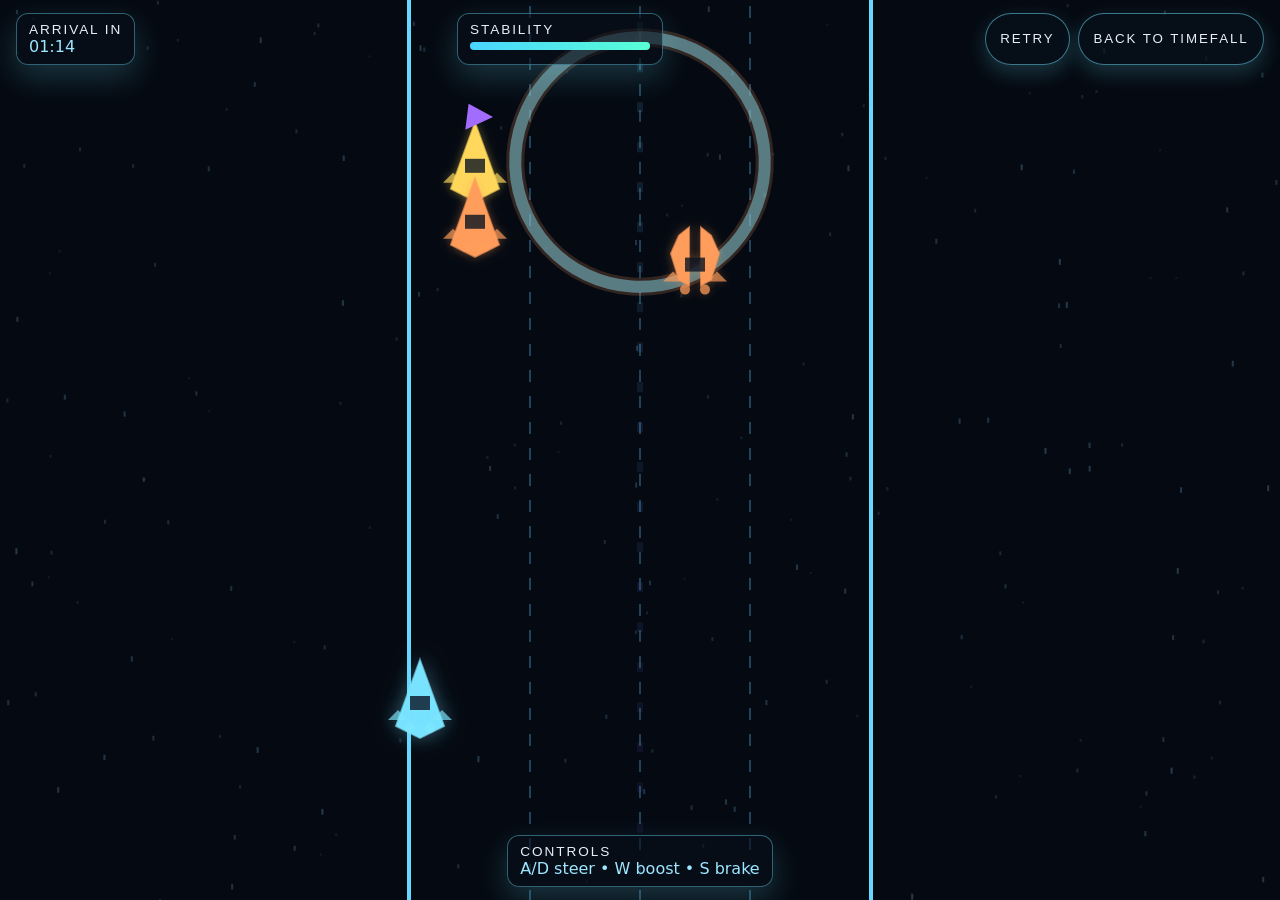
==== racer.html @ 43468706 "feat: replace singularity level with racer stage Remove inside.html/js (Level 2 singularity experien" ====
<!DOCTYPE html>
<html lang="en">
  <head>
    <meta charset="UTF-8" />
    <meta name="viewport" content="width=device-width, initial-scale=1.0" />
    <title>Timefall | Relativistic Racer</title>
    <style>
      :root {
        color-scheme: dark;
        font-family: "Titillium Web", system-ui, -apple-system, BlinkMacSystemFont, "Segoe UI", sans-serif;
      }
      html,
      body {
        margin: 0;
        padding: 0;
        overflow: hidden;
        background: #050a12;
        color: #e7eef9;
      }
      #racerCanvas {
        position: fixed;
        inset: 0;
        width: 100vw;
        height: 100vh;
        display: block;
        background: radial-gradient(circle at 50% 30%, rgba(30, 60, 90, 0.2), rgba(5, 10, 18, 0.9));
      }
      .hud {
        position: fixed;
        inset: 0;
        pointer-events: none;
        display: flex;
        flex-direction: column;
        justify-content: space-between;
      }
      .hud-top {
        display: flex;
        justify-content: space-between;
        padding: 0.8rem 1rem;
      }
      .glass {
        background: rgba(8, 16, 28, 0.6);
        border: 1px solid rgba(111, 228, 255, 0.4);
        border-radius: 12px;
        padding: 0.5rem 0.75rem;
        box-shadow: 0 12px 30px rgba(111, 228, 255, 0.2);
      }
      .hud-label {
        font-family: "Orbitron", "Titillium Web", sans-serif;
        text-transform: uppercase;
        letter-spacing: 0.12rem;
        font-size: 0.85rem;
      }
      .value {
        font-size: 1rem;
        color: #9fe6ff;
      }
      .bar {
        position: relative;
        width: 180px;
        height: 8px;
        border-radius: 999px;
        background: rgba(255, 255, 255, 0.08);
        overflow: hidden;
        margin-top: 0.35rem;
      }
      .bar-fill {
        position: absolute;
        inset: 0;
        width: 100%;
        transform-origin: left;
        background: linear-gradient(90deg, #4ad5ff, #58ffd5);
      }
      .btn-row {
        display: flex;
        gap: 0.5rem;
      }
      .hud-btn {
        pointer-events: auto;
        cursor: pointer;
        padding: 0.55rem 0.9rem;
        border-radius: 999px;
        border: 1px solid rgba(111, 228, 255, 0.5);
        background: rgba(8, 16, 28, 0.7);
        color: #e7eef9;
        font-family: "Orbitron", sans-serif;
        letter-spacing: 0.12rem;
        text-transform: uppercase;
        box-shadow: 0 8px 20px rgba(111, 228, 255, 0.2);
      }
      .hud-btn:hover {
        border-color: rgba(185, 149, 255, 0.7);
        box-shadow: 0 12px 30px rgba(111, 228, 255, 0.3);
      }
      .hud-bottom {
        display: flex;
        justify-content: center;
        padding-bottom: 0.8rem;
      }
      .overlay {
        position: fixed;
        inset: 0;
        display: flex;
        align-items: center;
        justify-content: center;
        background: rgba(5, 10, 18, 0.7);
        pointer-events: none;
        opacity: 0;
        transition: opacity 0.3s ease;
      }
      .overlay.visible {
        pointer-events: auto;
        opacity: 1;
      }
      .overlay-card {
        background: rgba(8, 16, 28, 0.8);
        border: 1px solid rgba(111, 228, 255, 0.5);
        border-radius: 16px;
        padding: 1.5rem 2rem;
        text-align: center;
        box-shadow: 0 20px 60px rgba(0, 0, 0, 0.35);
      }
      .overlay-title {
        font-family: "Orbitron", "Titillium Web", sans-serif;
        letter-spacing: 0.18rem;
        text-transform: uppercase;
        font-size: 1.1rem;
        margin: 0 0 0.5rem;
      }
      .overlay-sub {
        margin: 0 0 1rem;
        color: rgba(231, 238, 249, 0.8);
      }
    </style>
  </head>
  <body>
    <canvas id="racerCanvas"></canvas>
    <div class="hud">
      <div class="hud-top">
        <div class="glass">
          <div class="hud-label">Arrival in</div>
          <div class="value" id="arrivalText">01:15</div>
        </div>
        <div class="glass">
          <div class="hud-label">Stability</div>
          <div class="bar"><div class="bar-fill" id="stabilityFill"></div></div>
        </div>
        <div class="btn-row">
          <button class="hud-btn" id="retryBtn">Retry</button>
          <button class="hud-btn" id="backBtn">Back to Timefall</button>
        </div>
      </div>
      <div class="hud-bottom">
        <div class="glass">
          <div class="hud-label">Controls</div>
          <div class="value">A/D steer • W boost • S brake</div>
        </div>
      </div>
    </div>
    <div class="overlay" id="endOverlay">
      <div class="overlay-card">
        <div class="overlay-title" id="endTitle">Event horizon reached</div>
        <div class="overlay-sub">Level complete.</div>
        <div class="btn-row" style="justify-content:center;">
          <button class="hud-btn" id="continueBtn">Return</button>
        </div>
      </div>
    </div>
    <script type="module" src="racer.js"></script>
  </body>
  </html>
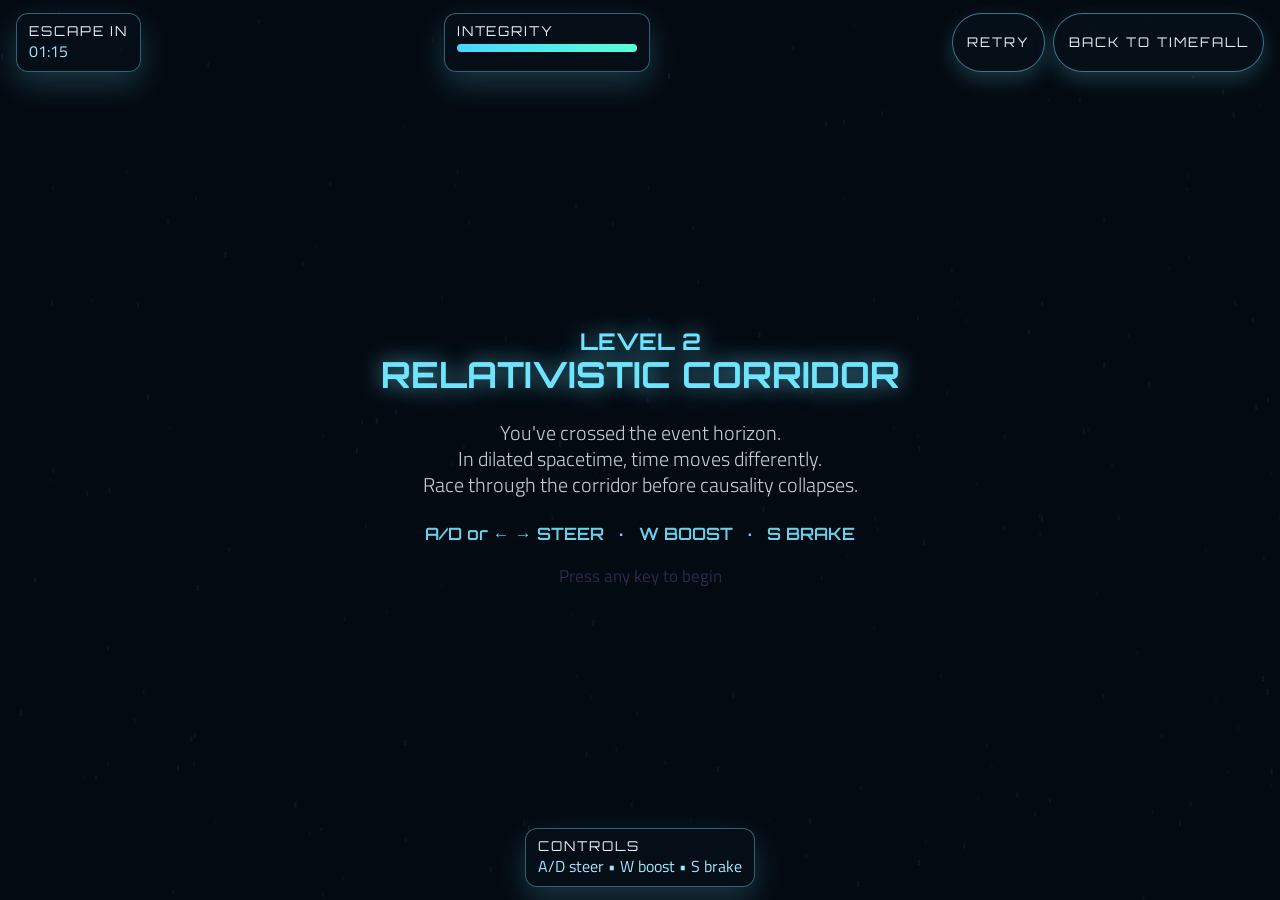
==== commit 722959e4: "feat: add level 2 racer with relativistic distortion effects and ending sequence - Add racer.html/ra" ====
--- a/racer.html
+++ b/racer.html
@@ -4,10 +4,17 @@
     <meta charset="UTF-8" />
     <meta name="viewport" content="width=device-width, initial-scale=1.0" />
     <title>Timefall | Relativistic Racer</title>
+    <link rel="preconnect" href="https://fonts.googleapis.com" />
+    <link rel="preconnect" href="https://fonts.gstatic.com" crossorigin />
+    <link href="https://fonts.googleapis.com/css2?family=Orbitron:wght@400;600;700&family=Titillium+Web:wght@300;400;600&display=swap" rel="stylesheet" />
     <style>
       :root {
         color-scheme: dark;
         font-family: "Titillium Web", system-ui, -apple-system, BlinkMacSystemFont, "Segoe UI", sans-serif;
+      }
+      @keyframes fadeInPage {
+        from { opacity: 0; }
+        to { opacity: 1; }
       }
       html,
       body {
@@ -16,6 +23,7 @@
         overflow: hidden;
         background: #050a12;
         color: #e7eef9;
+        animation: fadeInPage 1s ease forwards;
       }
       #racerCanvas {
         position: fixed;
@@ -131,6 +139,87 @@
         margin: 0 0 1rem;
         color: rgba(231, 238, 249, 0.8);
       }
+      .ending-screen {
+        position: fixed;
+        inset: 0;
+        display: flex;
+        flex-direction: column;
+        align-items: center;
+        justify-content: center;
+        gap: 0.5rem;
+        opacity: 0;
+        pointer-events: none;
+        text-align: center;
+        z-index: 10;
+        padding: 2rem;
+        transition: opacity 1.2s ease;
+      }
+      .ending-screen.active {
+        opacity: 1;
+        pointer-events: auto;
+        background: #050a12;
+      }
+      .ending-title {
+        font-family: "Orbitron", sans-serif;
+        font-size: clamp(2.8rem, 7vw, 5.5rem);
+        letter-spacing: 0.35rem;
+        margin: 0 0 0.4rem;
+        color: #f0f8ff;
+        text-shadow: 0 0 60px rgba(111, 228, 255, 0.35);
+        opacity: 0;
+        transform: translateY(-16px);
+        transition: opacity 0.9s ease 0.4s, transform 0.9s ease 0.4s;
+      }
+      .ending-screen.active .ending-title { opacity: 1; transform: translateY(0); }
+      .ending-quote {
+        font-size: clamp(0.95rem, 2vw, 1.3rem);
+        font-style: italic;
+        color: rgba(185, 149, 255, 0.88);
+        margin: 0 0 1.8rem;
+        max-width: 540px;
+        opacity: 0;
+        transition: opacity 0.9s ease 1.3s;
+      }
+      .ending-screen.active .ending-quote { opacity: 1; }
+      .ending-stats {
+        display: flex;
+        gap: clamp(1rem, 4vw, 3rem);
+        flex-wrap: wrap;
+        justify-content: center;
+        opacity: 0;
+        transition: opacity 0.9s ease 2.2s;
+      }
+      .ending-screen.active .ending-stats { opacity: 1; }
+      .stat-item {
+        display: flex;
+        flex-direction: column;
+        align-items: center;
+        gap: 0.3rem;
+        padding: 0.8rem 1.4rem;
+        border-radius: 14px;
+        border: 1px solid rgba(111, 228, 255, 0.2);
+        background: rgba(8, 16, 28, 0.55);
+      }
+      .stat-label {
+        font-family: "Orbitron", sans-serif;
+        font-size: clamp(0.6rem, 1.1vw, 0.82rem);
+        letter-spacing: 0.18rem;
+        text-transform: uppercase;
+        color: rgba(111, 228, 255, 0.6);
+      }
+      .stat-value {
+        font-family: "Orbitron", monospace;
+        font-size: clamp(1.2rem, 2.8vw, 2rem);
+        letter-spacing: 0.12rem;
+        color: #e7eef9;
+        text-shadow: 0 0 18px rgba(111, 228, 255, 0.3);
+      }
+      .ending-return {
+        margin-top: 1.4rem;
+        opacity: 0;
+        transition: opacity 0.9s ease 3.2s;
+      }
+      .ending-screen.active .ending-return { opacity: 1; }
     </style>
   </head>
   <body>
@@ -138,11 +227,11 @@
     <div class="hud">
       <div class="hud-top">
         <div class="glass">
-          <div class="hud-label">Arrival in</div>
+          <div class="hud-label">Escape in</div>
           <div class="value" id="arrivalText">01:15</div>
         </div>
         <div class="glass">
-          <div class="hud-label">Stability</div>
+          <div class="hud-label">Integrity</div>
           <div class="bar"><div class="bar-fill" id="stabilityFill"></div></div>
         </div>
         <div class="btn-row">
@@ -162,8 +251,29 @@
         <div class="overlay-title" id="endTitle">Event horizon reached</div>
         <div class="overlay-sub">Level complete.</div>
         <div class="btn-row" style="justify-content:center;">
-          <button class="hud-btn" id="continueBtn">Return</button>
-        </div>
+          <button class="hud-btn" id="continueBtn">Return to Timefall</button>
+        </div>
+      </div>
+    </div>
+    <div id="endingScreen" class="ending-screen">
+      <h1 class="ending-title">TIMEFALL</h1>
+      <p class="ending-quote">"Time is relative. Experience is not."</p>
+      <div class="ending-stats">
+        <div class="stat-item">
+          <span class="stat-label">Observer Time</span>
+          <span class="stat-value" id="statObserver">--:--:--</span>
+        </div>
+        <div class="stat-item">
+          <span class="stat-label">Near Singularity</span>
+          <span class="stat-value" id="statSingularity">--:--:--</span>
+        </div>
+        <div class="stat-item">
+          <span class="stat-label">Dilation Factor</span>
+          <span class="stat-value" id="statDilation">×--</span>
+        </div>
+      </div>
+      <div class="ending-return">
+        <button class="hud-btn" id="endingReturnBtn">Return to Timefall</button>
       </div>
     </div>
     <script type="module" src="racer.js"></script>
